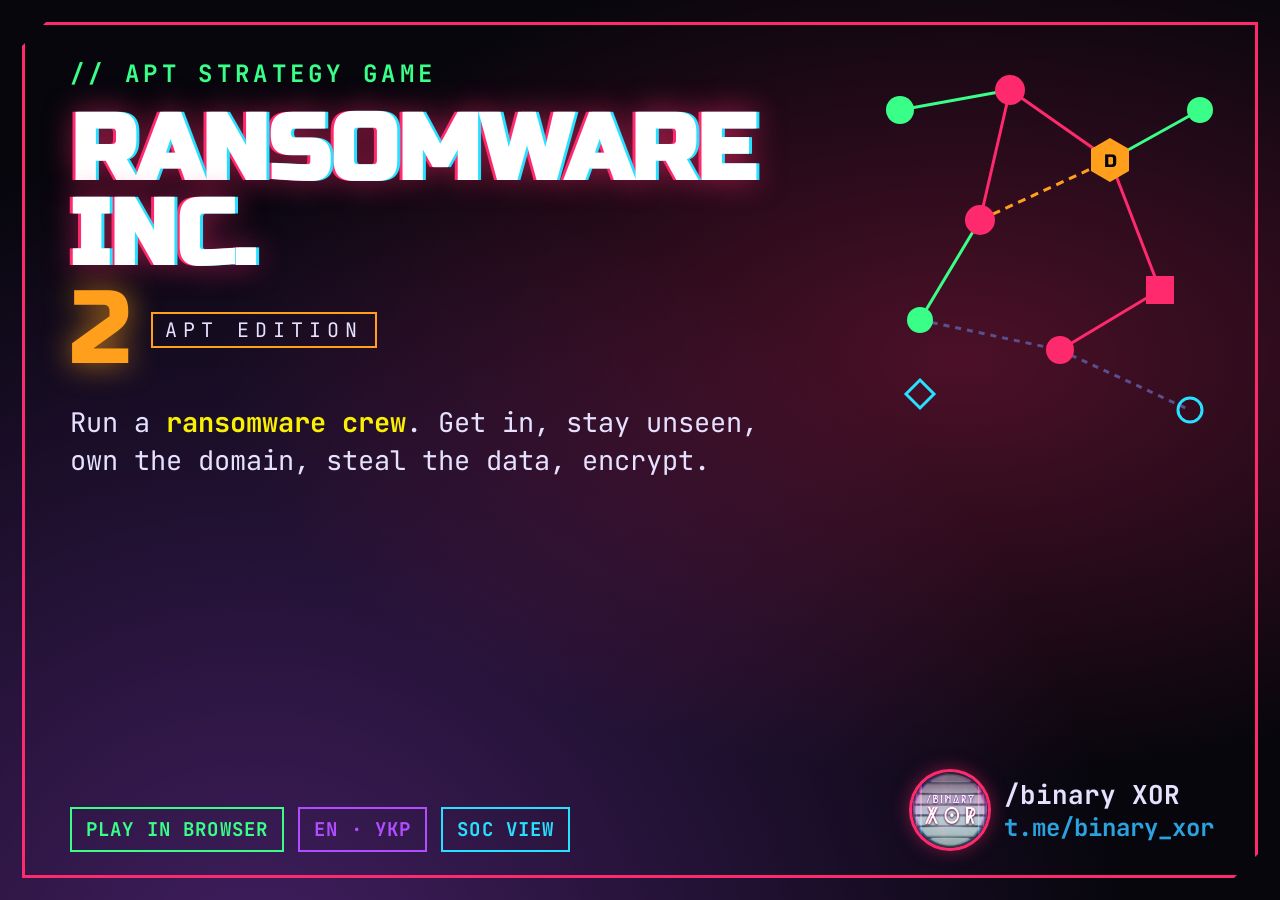
==== tools/og.html @ 630af31a "Ransomware Inc. 2: APT edition Plague Inc.-style browser game: run a ransomware crew through access " ====
<!doctype html><html><head><meta charset="utf-8">
<link href="https://fonts.googleapis.com/css2?family=JetBrains+Mono:wght@400;700;800&family=Russo+One&display=swap" rel="stylesheet">
<style>
html,body{margin:0;width:1200px;height:630px;overflow:hidden;background:#07060d;font-family:'JetBrains Mono',monospace;color:#e6e1ff}
.bg{position:absolute;inset:0;background:radial-gradient(ellipse at 75% 40%,rgba(255,42,109,.28),transparent 55%),radial-gradient(ellipse at 20% 110%,rgba(177,77,255,.35),transparent 60%),#07060d}
.frame{position:absolute;inset:22px;border:3px solid #ff2a6d;clip-path:polygon(24px 0,100% 0,100% calc(100% - 24px),calc(100% - 24px) 100%,0 100%,0 24px)}
.l{position:absolute;left:70px;top:58px;width:720px}
.kick{color:#39ff88;letter-spacing:.18em;font-weight:700;font-size:24px}
h1{font-family:'Russo One';font-size:92px;line-height:.92;margin:20px 0 0;color:#fff;text-shadow:3px 0 #28e0ff,-3px 0 #ff2a6d,0 0 30px rgba(255,42,109,.6)}
.two{font-family:'Russo One';font-size:104px;color:#ff9f1c;text-shadow:0 0 30px rgba(255,159,28,.7);display:flex;align-items:center;gap:20px;line-height:1}
.two small{font-family:'JetBrains Mono';font-size:20px;letter-spacing:.3em;color:#e6e1ff;border:2px solid #ff9f1c;padding:6px 12px;text-shadow:none}
p{font-size:27px;line-height:1.4;margin:22px 0 0}
p b{color:#f9f002}
.tags{position:absolute;left:70px;bottom:48px;display:flex;gap:14px}
.tags span{border:2px solid;padding:8px 14px;font-weight:700;font-size:19px;letter-spacing:.06em}
.ch{position:absolute;right:66px;bottom:52px;display:flex;align-items:center;gap:16px}
.ch img{width:76px;height:76px;border-radius:50%;box-shadow:0 0 0 3px #ff2a6d,0 0 20px rgba(255,42,109,.6)}
.ch b{display:block;font-size:26px}.ch i{font-style:normal;color:#2aa3e0;font-size:24px;font-weight:700}
svg{position:absolute;right:40px;top:50px}
</style></head><body><div class="bg"></div><div class="frame"></div>
<svg width="380" height="400" viewBox="0 0 380 400">
<g stroke-width="3" fill="none">
<line x1="40" y1="60" x2="150" y2="40" stroke="#39ff88"/><line x1="150" y1="40" x2="250" y2="110" stroke="#ff2a6d"/><line x1="250" y1="110" x2="340" y2="60" stroke="#39ff88"/>
<line x1="150" y1="40" x2="120" y2="170" stroke="#ff2a6d"/><line x1="120" y1="170" x2="250" y2="110" stroke="#ff9f1c" stroke-dasharray="8 6"/><line x1="120" y1="170" x2="60" y2="270" stroke="#39ff88"/>
<line x1="250" y1="110" x2="300" y2="240" stroke="#ff2a6d"/><line x1="300" y1="240" x2="200" y2="300" stroke="#ff2a6d"/><line x1="60" y1="270" x2="200" y2="300" stroke="#5a5090" stroke-dasharray="6 6"/>
<line x1="200" y1="300" x2="330" y2="360" stroke="#5a5090" stroke-dasharray="6 6"/></g>
<g><circle cx="40" cy="60" r="14" fill="#39ff88"/><circle cx="150" cy="40" r="15" fill="#ff2a6d"/><circle cx="340" cy="60" r="13" fill="#39ff88"/>
<path d="M250 88 269 99v22l-19 11-19-11V99z" fill="#ff9f1c"/><text x="250" y="117" font-family="Russo One" font-size="18" text-anchor="middle" fill="#07060d">D</text>
<circle cx="120" cy="170" r="15" fill="#ff2a6d"/><circle cx="60" cy="270" r="13" fill="#39ff88"/><rect x="286" y="226" width="28" height="28" fill="#ff2a6d"/>
<circle cx="200" cy="300" r="14" fill="#ff2a6d"/><circle cx="330" cy="360" r="12" fill="none" stroke="#28e0ff" stroke-width="3"/>
<path d="M60 330 74 344 60 358 46 344z" fill="none" stroke="#28e0ff" stroke-width="3"/></g></svg>
<div class="l"><div class="kick">// APT STRATEGY GAME</div><h1>RANSOMWARE INC.</h1><div class="two">2<small>APT EDITION</small></div>
<p>Run a <b>ransomware crew</b>. Get in, stay unseen, own the domain, steal the data, encrypt.</p></div>
<div class="tags"><span style="color:#39ff88">PLAY IN BROWSER</span><span style="color:#b14dff">EN · УКР</span><span style="color:#28e0ff">SOC VIEW</span></div>
<div class="ch"><img src="../assets/binary-xor.png"><div><b>/binary XOR</b><i>t.me/binary_xor</i></div></div>
</body></html>
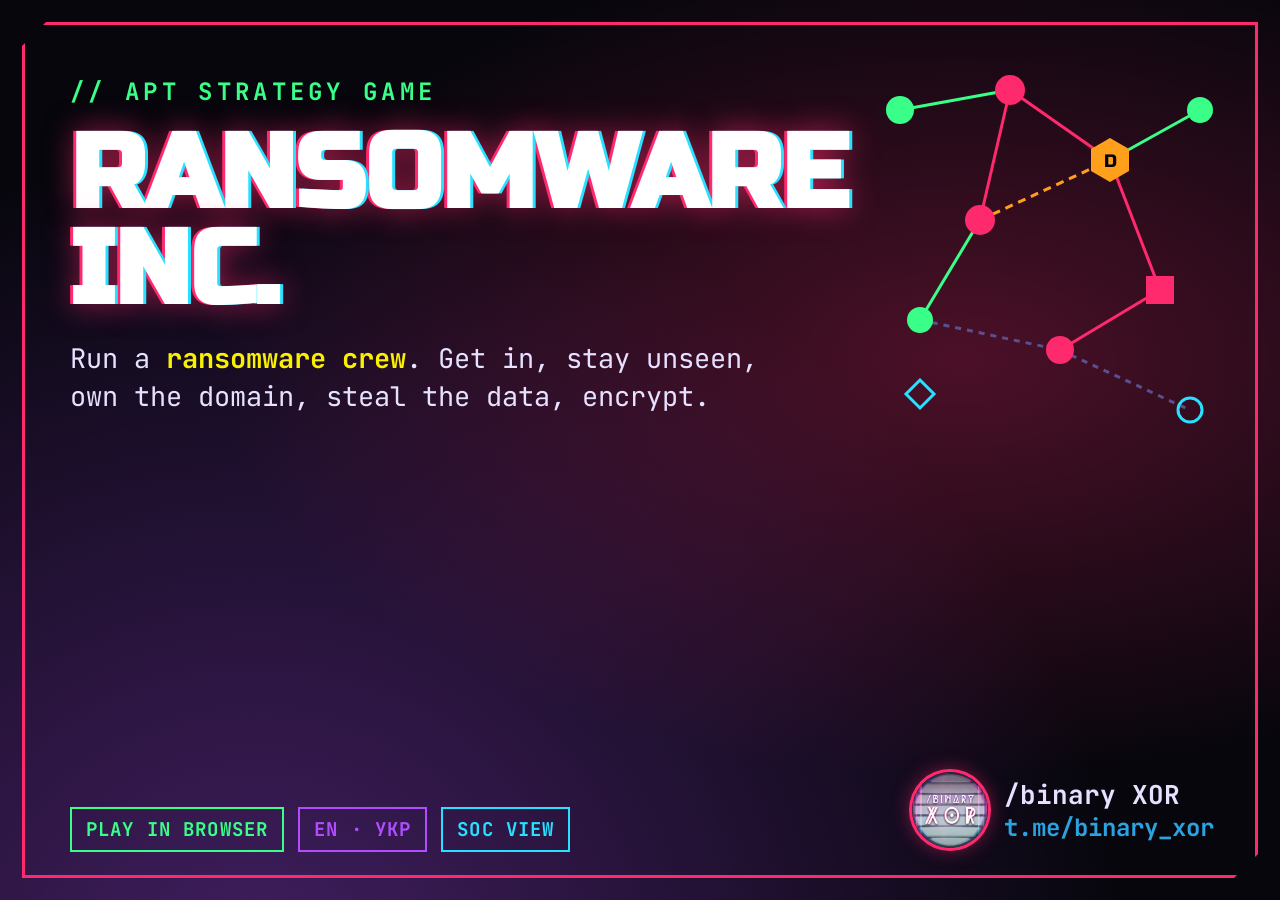
==== commit 47dc345f: "Drop the "2" branding: it is Ransomware Inc. again Co-Authored-By: Claude Opus 5.5 <noreply@anthropi" ====
--- a/tools/og.html
+++ b/tools/og.html
@@ -4,9 +4,9 @@
 html,body{margin:0;width:1200px;height:630px;overflow:hidden;background:#07060d;font-family:'JetBrains Mono',monospace;color:#e6e1ff}
 .bg{position:absolute;inset:0;background:radial-gradient(ellipse at 75% 40%,rgba(255,42,109,.28),transparent 55%),radial-gradient(ellipse at 20% 110%,rgba(177,77,255,.35),transparent 60%),#07060d}
 .frame{position:absolute;inset:22px;border:3px solid #ff2a6d;clip-path:polygon(24px 0,100% 0,100% calc(100% - 24px),calc(100% - 24px) 100%,0 100%,0 24px)}
-.l{position:absolute;left:70px;top:58px;width:720px}
+.l{position:absolute;left:70px;top:76px;width:720px}
 .kick{color:#39ff88;letter-spacing:.18em;font-weight:700;font-size:24px}
-h1{font-family:'Russo One';font-size:92px;line-height:.92;margin:20px 0 0;color:#fff;text-shadow:3px 0 #28e0ff,-3px 0 #ff2a6d,0 0 30px rgba(255,42,109,.6)}
+h1{font-family:'Russo One';font-size:104px;line-height:.92;margin:20px 0 0;color:#fff;text-shadow:3px 0 #28e0ff,-3px 0 #ff2a6d,0 0 30px rgba(255,42,109,.6)}
 .two{font-family:'Russo One';font-size:104px;color:#ff9f1c;text-shadow:0 0 30px rgba(255,159,28,.7);display:flex;align-items:center;gap:20px;line-height:1}
 .two small{font-family:'JetBrains Mono';font-size:20px;letter-spacing:.3em;color:#e6e1ff;border:2px solid #ff9f1c;padding:6px 12px;text-shadow:none}
 p{font-size:27px;line-height:1.4;margin:22px 0 0}
@@ -29,7 +29,7 @@
 <circle cx="120" cy="170" r="15" fill="#ff2a6d"/><circle cx="60" cy="270" r="13" fill="#39ff88"/><rect x="286" y="226" width="28" height="28" fill="#ff2a6d"/>
 <circle cx="200" cy="300" r="14" fill="#ff2a6d"/><circle cx="330" cy="360" r="12" fill="none" stroke="#28e0ff" stroke-width="3"/>
 <path d="M60 330 74 344 60 358 46 344z" fill="none" stroke="#28e0ff" stroke-width="3"/></g></svg>
-<div class="l"><div class="kick">// APT STRATEGY GAME</div><h1>RANSOMWARE INC.</h1><div class="two">2<small>APT EDITION</small></div>
+<div class="l"><div class="kick">// APT STRATEGY GAME</div><h1>RANSOMWARE INC.</h1>
 <p>Run a <b>ransomware crew</b>. Get in, stay unseen, own the domain, steal the data, encrypt.</p></div>
 <div class="tags"><span style="color:#39ff88">PLAY IN BROWSER</span><span style="color:#b14dff">EN · УКР</span><span style="color:#28e0ff">SOC VIEW</span></div>
 <div class="ch"><img src="../assets/binary-xor.png"><div><b>/binary XOR</b><i>t.me/binary_xor</i></div></div>
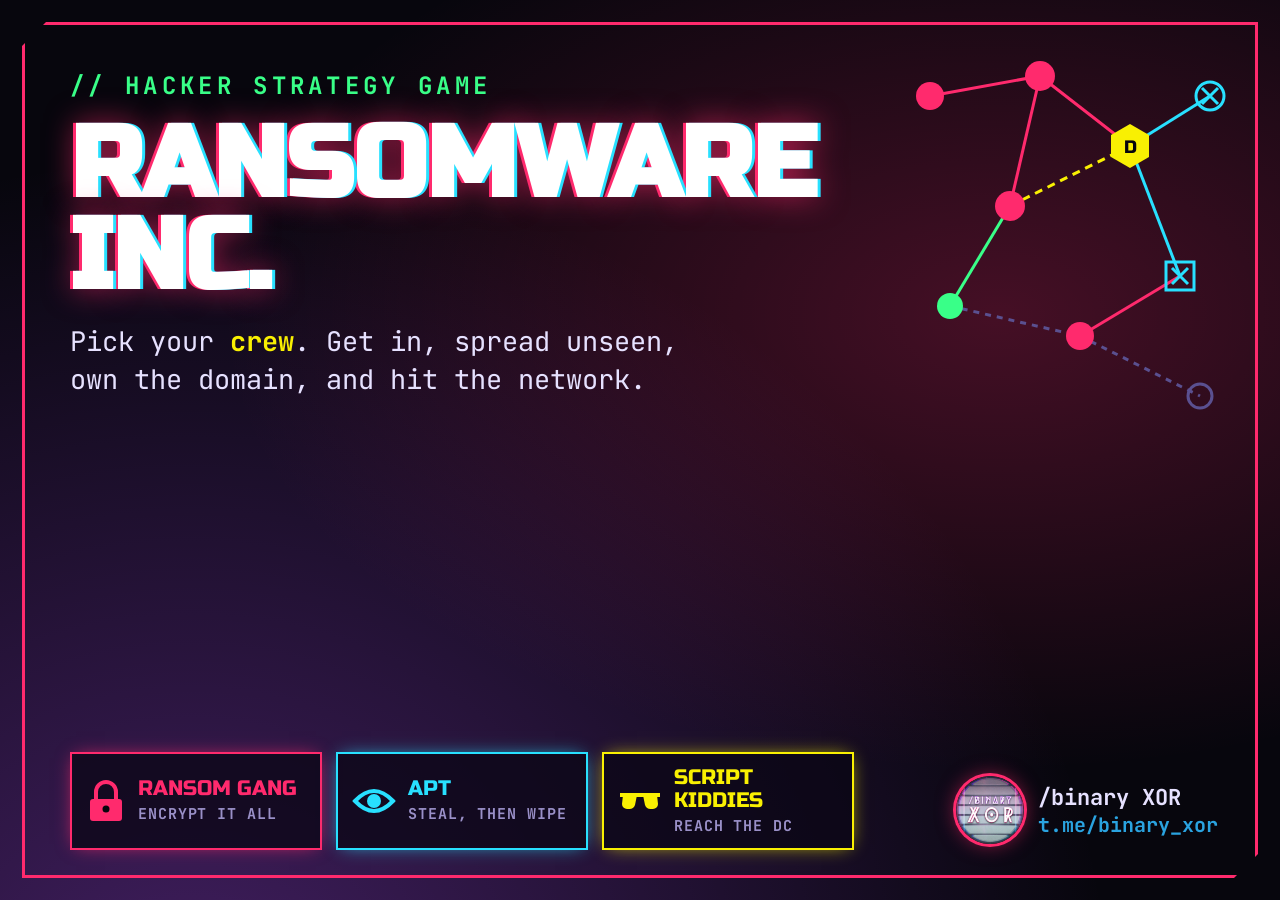
==== commit ced2ff57: "New link-preview image for the three-crew concept Rename to og-image-v3.jpg so messengers fetch it f" ====
--- a/tools/og.html
+++ b/tools/og.html
@@ -1,36 +1,43 @@
 <!doctype html><html><head><meta charset="utf-8">
+<!-- Source for assets/og-image-v3.jpg: open at 1200x630, screenshot the viewport, save as JPEG -->
 <link href="https://fonts.googleapis.com/css2?family=JetBrains+Mono:wght@400;700;800&family=Russo+One&display=swap" rel="stylesheet">
 <style>
 html,body{margin:0;width:1200px;height:630px;overflow:hidden;background:#07060d;font-family:'JetBrains Mono',monospace;color:#e6e1ff}
-.bg{position:absolute;inset:0;background:radial-gradient(ellipse at 75% 40%,rgba(255,42,109,.28),transparent 55%),radial-gradient(ellipse at 20% 110%,rgba(177,77,255,.35),transparent 60%),#07060d}
+.bg{position:absolute;inset:0;background:radial-gradient(ellipse at 78% 35%,rgba(255,42,109,.25),transparent 55%),radial-gradient(ellipse at 15% 115%,rgba(177,77,255,.35),transparent 60%),#07060d}
 .frame{position:absolute;inset:22px;border:3px solid #ff2a6d;clip-path:polygon(24px 0,100% 0,100% calc(100% - 24px),calc(100% - 24px) 100%,0 100%,0 24px)}
-.l{position:absolute;left:70px;top:76px;width:720px}
+.l{position:absolute;left:70px;top:70px;width:760px}
 .kick{color:#39ff88;letter-spacing:.18em;font-weight:700;font-size:24px}
-h1{font-family:'Russo One';font-size:104px;line-height:.92;margin:20px 0 0;color:#fff;text-shadow:3px 0 #28e0ff,-3px 0 #ff2a6d,0 0 30px rgba(255,42,109,.6)}
-.two{font-family:'Russo One';font-size:104px;color:#ff9f1c;text-shadow:0 0 30px rgba(255,159,28,.7);display:flex;align-items:center;gap:20px;line-height:1}
-.two small{font-family:'JetBrains Mono';font-size:20px;letter-spacing:.3em;color:#e6e1ff;border:2px solid #ff9f1c;padding:6px 12px;text-shadow:none}
-p{font-size:27px;line-height:1.4;margin:22px 0 0}
+h1{font-family:'Russo One';font-size:100px;line-height:.92;margin:18px 0 0;color:#fff;text-shadow:3px 0 #28e0ff,-3px 0 #ff2a6d,0 0 30px rgba(255,42,109,.6)}
+p{font-size:27px;line-height:1.4;margin:20px 0 0}
 p b{color:#f9f002}
-.tags{position:absolute;left:70px;bottom:48px;display:flex;gap:14px}
-.tags span{border:2px solid;padding:8px 14px;font-weight:700;font-size:19px;letter-spacing:.06em}
-.ch{position:absolute;right:66px;bottom:52px;display:flex;align-items:center;gap:16px}
-.ch img{width:76px;height:76px;border-radius:50%;box-shadow:0 0 0 3px #ff2a6d,0 0 20px rgba(255,42,109,.6)}
-.ch b{display:block;font-size:26px}.ch i{font-style:normal;color:#2aa3e0;font-size:24px;font-weight:700}
-svg{position:absolute;right:40px;top:50px}
+.crews{position:absolute;left:70px;bottom:50px;display:flex;gap:14px}
+.crew{width:220px;border:2px solid var(--c);background:rgba(10,6,20,.75);padding:12px 14px;display:flex;gap:12px;align-items:center;box-shadow:0 0 18px -6px var(--c)}
+.crew svg{flex:none}
+.crew b{display:block;font-family:'Russo One';font-weight:400;font-size:21px;color:var(--c);line-height:1.1}
+.crew i{display:block;font-style:normal;font-size:15px;font-weight:700;letter-spacing:.06em;color:#9a90c8;margin-top:4px}
+.ch{position:absolute;right:62px;bottom:56px;display:flex;align-items:center;gap:14px}
+.ch img{width:68px;height:68px;border-radius:50%;box-shadow:0 0 0 3px #ff2a6d,0 0 20px rgba(255,42,109,.6)}
+.ch b{display:block;font-size:22px}.ch i{font-style:normal;color:#2aa3e0;font-size:20px;font-weight:700}
+.map{position:absolute;right:50px;top:46px}
 </style></head><body><div class="bg"></div><div class="frame"></div>
-<svg width="380" height="400" viewBox="0 0 380 400">
+<svg class="map" width="330" height="380" viewBox="0 0 330 380">
 <g stroke-width="3" fill="none">
-<line x1="40" y1="60" x2="150" y2="40" stroke="#39ff88"/><line x1="150" y1="40" x2="250" y2="110" stroke="#ff2a6d"/><line x1="250" y1="110" x2="340" y2="60" stroke="#39ff88"/>
-<line x1="150" y1="40" x2="120" y2="170" stroke="#ff2a6d"/><line x1="120" y1="170" x2="250" y2="110" stroke="#ff9f1c" stroke-dasharray="8 6"/><line x1="120" y1="170" x2="60" y2="270" stroke="#39ff88"/>
-<line x1="250" y1="110" x2="300" y2="240" stroke="#ff2a6d"/><line x1="300" y1="240" x2="200" y2="300" stroke="#ff2a6d"/><line x1="60" y1="270" x2="200" y2="300" stroke="#5a5090" stroke-dasharray="6 6"/>
-<line x1="200" y1="300" x2="330" y2="360" stroke="#5a5090" stroke-dasharray="6 6"/></g>
-<g><circle cx="40" cy="60" r="14" fill="#39ff88"/><circle cx="150" cy="40" r="15" fill="#ff2a6d"/><circle cx="340" cy="60" r="13" fill="#39ff88"/>
-<path d="M250 88 269 99v22l-19 11-19-11V99z" fill="#ff9f1c"/><text x="250" y="117" font-family="Russo One" font-size="18" text-anchor="middle" fill="#07060d">D</text>
-<circle cx="120" cy="170" r="15" fill="#ff2a6d"/><circle cx="60" cy="270" r="13" fill="#39ff88"/><rect x="286" y="226" width="28" height="28" fill="#ff2a6d"/>
-<circle cx="200" cy="300" r="14" fill="#ff2a6d"/><circle cx="330" cy="360" r="12" fill="none" stroke="#28e0ff" stroke-width="3"/>
-<path d="M60 330 74 344 60 358 46 344z" fill="none" stroke="#28e0ff" stroke-width="3"/></g></svg>
-<div class="l"><div class="kick">// APT STRATEGY GAME</div><h1>RANSOMWARE INC.</h1>
-<p>Run a <b>ransomware crew</b>. Get in, stay unseen, own the domain, steal the data, encrypt.</p></div>
-<div class="tags"><span style="color:#39ff88">PLAY IN BROWSER</span><span style="color:#b14dff">EN · УКР</span><span style="color:#28e0ff">SOC VIEW</span></div>
+<line x1="30" y1="50" x2="140" y2="30" stroke="#ff2a6d"/><line x1="140" y1="30" x2="230" y2="100" stroke="#ff2a6d"/><line x1="230" y1="100" x2="310" y2="50" stroke="#28e0ff"/>
+<line x1="140" y1="30" x2="110" y2="160" stroke="#ff2a6d"/><line x1="110" y1="160" x2="230" y2="100" stroke="#f9f002" stroke-dasharray="8 6"/><line x1="110" y1="160" x2="50" y2="260" stroke="#39ff88"/>
+<line x1="230" y1="100" x2="280" y2="230" stroke="#28e0ff"/><line x1="280" y1="230" x2="180" y2="290" stroke="#ff2a6d"/><line x1="50" y1="260" x2="180" y2="290" stroke="#5a5090" stroke-dasharray="6 6"/>
+<line x1="180" y1="290" x2="300" y2="350" stroke="#5a5090" stroke-dasharray="6 6"/></g>
+<g><circle cx="30" cy="50" r="14" fill="#ff2a6d"/><circle cx="140" cy="30" r="15" fill="#ff2a6d"/>
+<circle cx="310" cy="50" r="14" fill="none" stroke="#28e0ff" stroke-width="3"/><path d="M302 42l16 16M318 42l-16 16" stroke="#28e0ff" stroke-width="3"/>
+<path d="M230 78 249 89v22l-19 11-19-11V89z" fill="#f9f002"/><text x="230" y="107" font-family="Russo One" font-size="18" text-anchor="middle" fill="#07060d">D</text>
+<circle cx="110" cy="160" r="15" fill="#ff2a6d"/><circle cx="50" cy="260" r="13" fill="#39ff88"/>
+<rect x="266" y="216" width="28" height="28" fill="none" stroke="#28e0ff" stroke-width="3"/><path d="M272 222l16 16M288 222l-16 16" stroke="#28e0ff" stroke-width="3"/>
+<circle cx="180" cy="290" r="14" fill="#ff2a6d"/><circle cx="300" cy="350" r="12" fill="none" stroke="#5a5090" stroke-width="3"/></g></svg>
+<div class="l"><div class="kick">// HACKER STRATEGY GAME</div><h1>RANSOMWARE INC.</h1>
+<p>Pick your <b>crew</b>. Get in, spread unseen,<br>own the domain, and hit the network.</p></div>
+<div class="crews">
+ <div class="crew" style="--c:#ff2a6d"><svg width="40" height="44" viewBox="0 0 40 44"><path d="M10 20v-7a10 10 0 0 1 20 0v7" fill="none" stroke="#ff2a6d" stroke-width="4"/><rect x="4" y="20" width="32" height="22" rx="3" fill="#ff2a6d"/><circle cx="20" cy="30" r="3.5" fill="#07060d"/></svg><div><b>RANSOM GANG</b><i>ENCRYPT IT ALL</i></div></div>
+ <div class="crew" style="--c:#28e0ff"><svg width="44" height="44" viewBox="0 0 44 44"><path d="M3 22Q22 2 41 22Q22 42 3 22z" fill="none" stroke="#28e0ff" stroke-width="4"/><circle cx="22" cy="22" r="7" fill="#28e0ff"/></svg><div><b>APT</b><i>STEAL, THEN WIPE</i></div></div>
+ <div class="crew" style="--c:#f9f002"><svg width="44" height="44" viewBox="0 0 44 44"><path d="M2 16h40" stroke="#f9f002" stroke-width="4"/><path d="M5 16h14l-2 10a6 6 0 0 1-6 4H9a5 5 0 0 1-5-5zM25 16h14l1 9a5 5 0 0 1-5 5h-2a6 6 0 0 1-6-4z" fill="#f9f002"/></svg><div><b>SCRIPT KIDDIES</b><i>REACH THE DC</i></div></div>
+</div>
 <div class="ch"><img src="../assets/binary-xor.png"><div><b>/binary XOR</b><i>t.me/binary_xor</i></div></div>
 </body></html>
